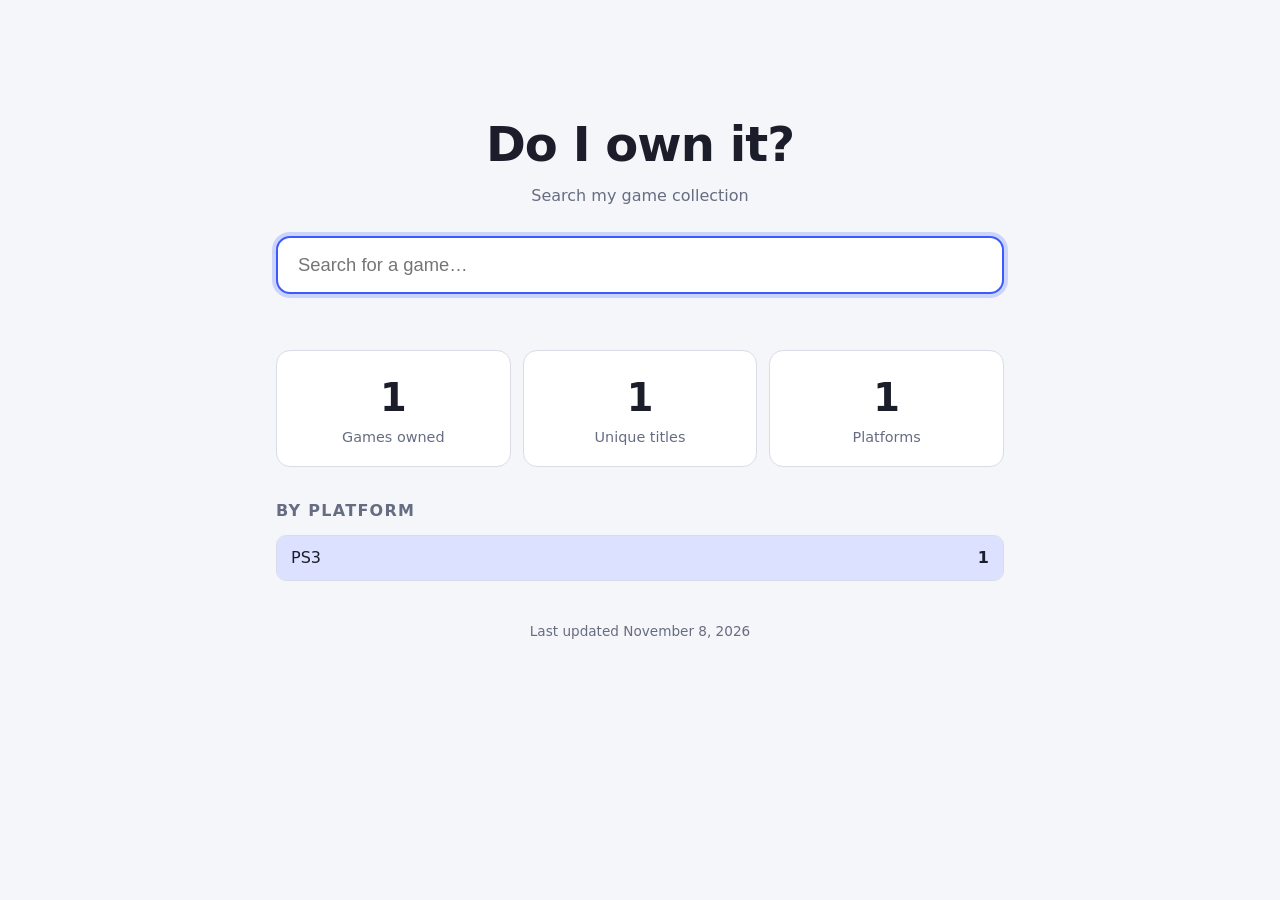
==== index.html @ c11125e3 "First Commit" ====
<!doctype html>
<html lang="en">
<head>
  <meta charset="utf-8">
  <meta name="viewport" content="width=device-width, initial-scale=1, viewport-fit=cover">
  <meta name="theme-color" content="#0f1117" media="(prefers-color-scheme: dark)">
  <meta name="theme-color" content="#f5f6fa" media="(prefers-color-scheme: light)">
  <title>My Game Collection</title>
  <meta name="description" content="Search my game collection and see which platform I own each game on.">
  <link rel="stylesheet" href="style.css">
</head>
<body>
  <main>
    <header class="hero">
      <h1>Do I own it?</h1>
      <p class="sub">Search my game collection</p>
    </header>

    <div class="search-wrap">
      <input id="search" type="search" placeholder="Search for a game…" autocomplete="off" autocapitalize="off" autocorrect="off" spellcheck="false" enterkeyhint="search" aria-label="Search games">
    </div>

    <section id="results" class="results" aria-live="polite" hidden></section>

    <section id="stats" class="stats" aria-label="Collection statistics">
      <div class="totals">
        <div class="stat-card">
          <div class="stat-number" id="stat-total">–</div>
          <div class="stat-label">Games owned</div>
        </div>
        <div class="stat-card">
          <div class="stat-number" id="stat-unique">–</div>
          <div class="stat-label">Unique titles</div>
        </div>
        <div class="stat-card">
          <div class="stat-number" id="stat-platforms">–</div>
          <div class="stat-label">Platforms</div>
        </div>
      </div>

      <h2>By platform</h2>
      <ul id="platform-list" class="platform-list"></ul>
    </section>

    <footer>
      <span id="updated"></span>
    </footer>
  </main>
  <script src="app.js"></script>
</body>
</html>
---- style.css ----
:root {
  --bg: #0f1117;
  --panel: #181b24;
  --panel-2: #20242f;
  --border: #2b303d;
  --text: #e8eaf0;
  --muted: #8b92a5;
  --accent: #7c9cff;
  --yes: #4ade80;
  --no: #f87171;
  --maybe: #fbbf24;
}

@media (prefers-color-scheme: light) {
  :root {
    --bg: #f5f6fa;
    --panel: #ffffff;
    --panel-2: #eef0f6;
    --border: #d9dce6;
    --text: #1b1e2a;
    --muted: #666d82;
    --accent: #3d5afe;
    --yes: #16a34a;
    --no: #dc2626;
    --maybe: #b45309;
  }
}

* { box-sizing: border-box; }

html { -webkit-text-size-adjust: 100%; text-size-adjust: 100%; }

body {
  margin: 0;
  overflow-wrap: anywhere;
  -webkit-tap-highlight-color: transparent;
  background: var(--bg);
  color: var(--text);
  font-family: system-ui, -apple-system, "Segoe UI", Roboto, sans-serif;
  line-height: 1.5;
}

main {
  max-width: 760px;
  margin: 0 auto;
  padding-top: max(12vh, env(safe-area-inset-top));
  padding-right: max(16px, env(safe-area-inset-right));
  padding-bottom: max(48px, env(safe-area-inset-bottom));
  padding-left: max(16px, env(safe-area-inset-left));
}

.hero { text-align: center; }
.hero h1 { margin: 0; font-size: clamp(2rem, 6vw, 3rem); letter-spacing: -0.02em; }
.sub { margin: 4px 0 28px; color: var(--muted); }

.search-wrap { display: flex; justify-content: center; }

#search {
  width: 100%;
  min-height: 56px;
  padding: 16px 20px;
  font-size: 1.15rem; /* must stay >= 16px or iOS Safari zooms in on focus */
  -webkit-appearance: none;
  appearance: none;
  color: var(--text);
  background: var(--panel);
  border: 2px solid var(--border);
  border-radius: 14px;
  outline: none;
  transition: border-color 0.15s, box-shadow 0.15s;
}
#search:focus {
  border-color: var(--accent);
  box-shadow: 0 0 0 4px color-mix(in srgb, var(--accent) 22%, transparent);
}

/* ---------- results ---------- */
.results { margin-top: 20px; }

.verdict {
  padding: 14px 18px;
  border-radius: 12px;
  border: 1px solid var(--border);
  background: var(--panel);
  font-weight: 600;
  margin-bottom: 12px;
}
.verdict.yes   { border-color: var(--yes);   color: var(--yes); }
.verdict.no    { border-color: var(--no);    color: var(--no); }
.verdict.maybe { border-color: var(--maybe); color: var(--maybe); }

.result-list { list-style: none; margin: 0; padding: 0; display: grid; gap: 8px; }

.result {
  display: flex;
  flex-wrap: wrap;
  align-items: center;
  justify-content: space-between;
  gap: 8px;
  padding: 12px 16px;
  background: var(--panel);
  border: 1px solid var(--border);
  border-radius: 12px;
}
.result .title { font-weight: 600; }

.badges { display: flex; flex-wrap: wrap; gap: 6px; }
.badge {
  padding: 2px 10px;
  font-size: 0.82rem;
  background: var(--panel-2);
  border: 1px solid var(--border);
  border-radius: 999px;
  color: var(--text);
}

.more { color: var(--muted); font-size: 0.9rem; text-align: center; margin-top: 10px; }

/* ---------- stats ---------- */
.stats { margin-top: 56px; }
.stats h2 { font-size: 1rem; text-transform: uppercase; letter-spacing: 0.08em; color: var(--muted); margin: 32px 0 12px; }

.totals { display: grid; grid-template-columns: repeat(3, 1fr); gap: 12px; }
.stat-card {
  background: var(--panel);
  border: 1px solid var(--border);
  border-radius: 14px;
  padding: 18px 12px;
  text-align: center;
}
.stat-number { font-size: clamp(1.6rem, 5vw, 2.4rem); font-weight: 700; font-variant-numeric: tabular-nums; }
.stat-label { color: var(--muted); font-size: 0.9rem; }

.platform-list { list-style: none; margin: 0; padding: 0; display: grid; gap: 8px; }
.platform-row {
  position: relative;
  display: flex;
  justify-content: space-between;
  gap: 12px;
  padding: 10px 14px;
  background: var(--panel);
  border: 1px solid var(--border);
  border-radius: 10px;
  overflow: hidden;
}
.platform-row .bar {
  position: absolute;
  inset: 0 auto 0 0;
  background: color-mix(in srgb, var(--accent) 18%, transparent);
  z-index: 0;
}
.platform-row span { position: relative; z-index: 1; }
.platform-row .count { font-weight: 700; font-variant-numeric: tabular-nums; }

footer { margin-top: 40px; text-align: center; color: var(--muted); font-size: 0.85rem; }

.error { color: var(--no); text-align: center; }

@media (max-width: 560px) {
  main { padding-top: max(6vh, env(safe-area-inset-top)); }

  .sub { margin-bottom: 20px; }

  /* Three stat cards stay in a row but get tighter */
  .totals { gap: 8px; }
  .stat-card { padding: 14px 6px; border-radius: 12px; }
  .stat-label { font-size: 0.78rem; }

  /* Result rows: title on top, platform badges underneath */
  .result { flex-direction: column; align-items: flex-start; padding: 12px 14px; }

  .platform-row { padding: 12px 14px; }
  .stats { margin-top: 40px; }
}

@media (max-width: 340px) {
  .totals { grid-template-columns: 1fr; }
}
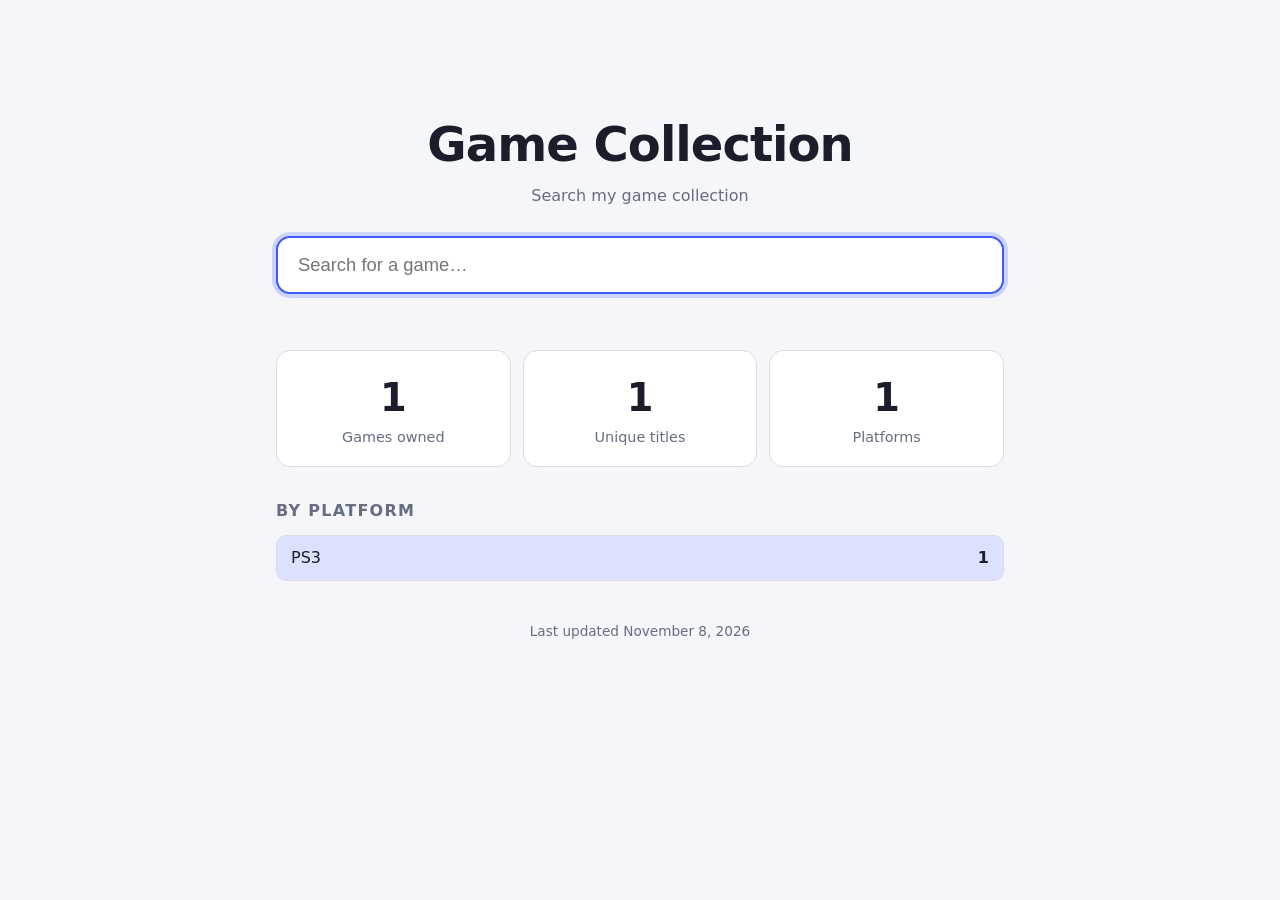
==== commit 16b53b8b: "Fixed h1 title" ====
--- a/index.html
+++ b/index.html
@@ -12,7 +12,7 @@
 <body>
   <main>
     <header class="hero">
-      <h1>Do I own it?</h1>
+      <h1>Game Collection</h1>
       <p class="sub">Search my game collection</p>
     </header>
 
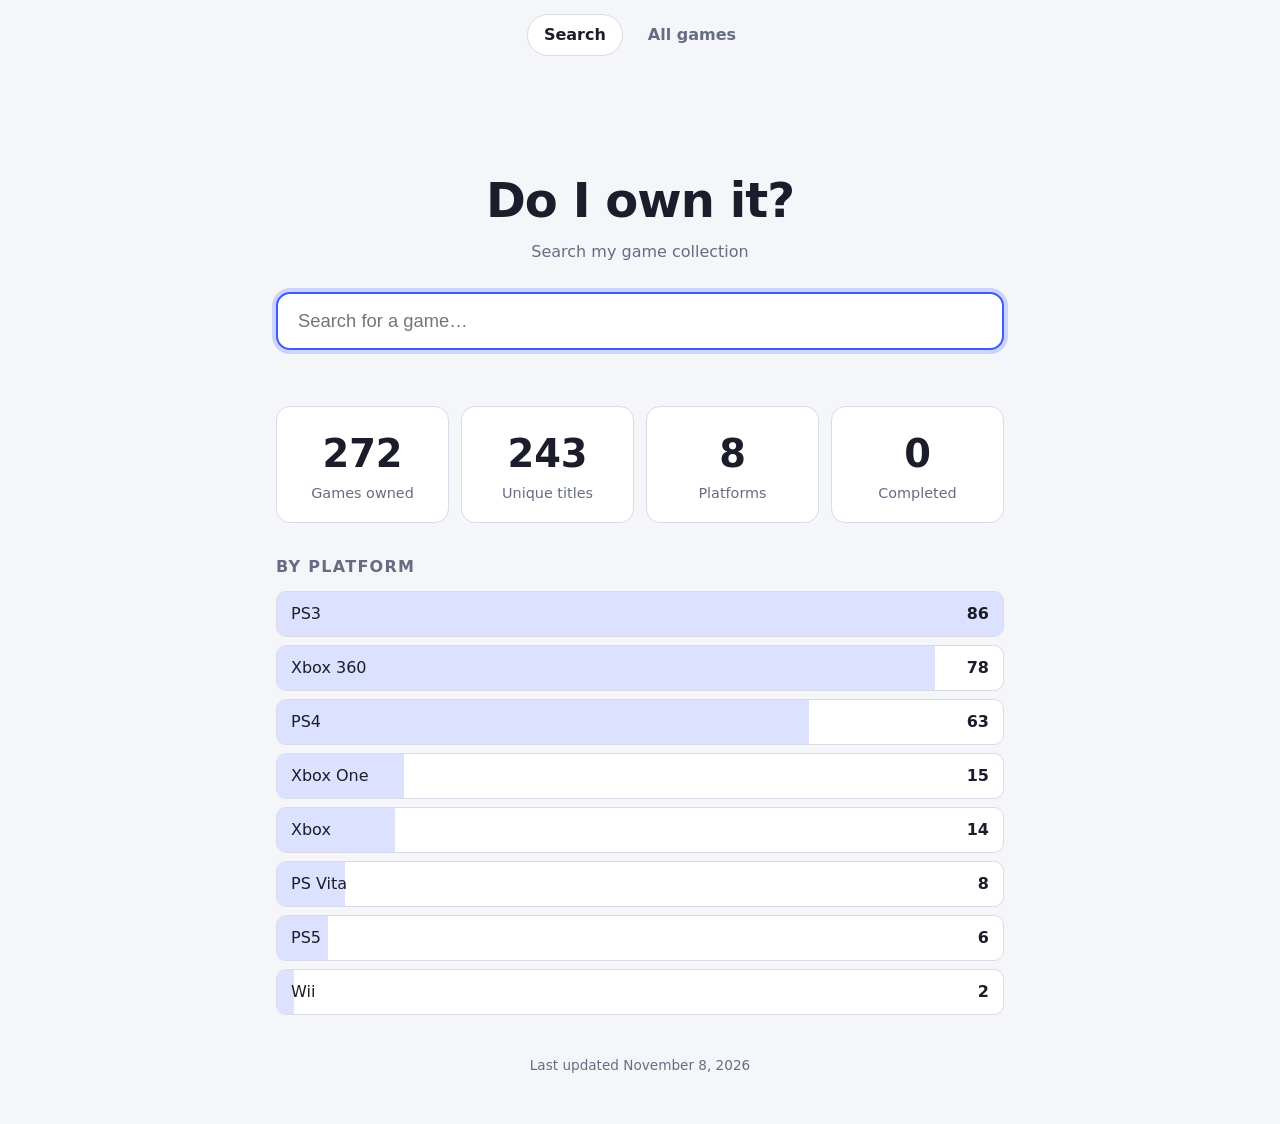
==== commit a886666c: "New features" ====
--- a/index.html
+++ b/index.html
@@ -10,9 +10,14 @@
   <link rel="stylesheet" href="style.css">
 </head>
 <body>
+  <nav class="nav">
+    <a href="./" aria-current="page">Search</a>
+    <a href="games.html">All games</a>
+  </nav>
+
   <main>
     <header class="hero">
-      <h1>Game Collection</h1>
+      <h1>Do I own it?</h1>
       <p class="sub">Search my game collection</p>
     </header>
 
@@ -36,6 +41,10 @@
           <div class="stat-number" id="stat-platforms">–</div>
           <div class="stat-label">Platforms</div>
         </div>
+        <div class="stat-card">
+          <div class="stat-number" id="stat-completed">–</div>
+          <div class="stat-label">Completed</div>
+        </div>
       </div>
 
       <h2>By platform</h2>
--- a/style.css
+++ b/style.css
@@ -120,7 +120,7 @@
 .stats { margin-top: 56px; }
 .stats h2 { font-size: 1rem; text-transform: uppercase; letter-spacing: 0.08em; color: var(--muted); margin: 32px 0 12px; }
 
-.totals { display: grid; grid-template-columns: repeat(3, 1fr); gap: 12px; }
+.totals { display: grid; grid-template-columns: repeat(4, 1fr); gap: 12px; }
 .stat-card {
   background: var(--panel);
   border: 1px solid var(--border);
@@ -176,3 +176,82 @@
 @media (max-width: 340px) {
   .totals { grid-template-columns: 1fr; }
 }
+
+/* ---------- nav ---------- */
+.nav {
+  display: flex;
+  justify-content: center;
+  gap: 8px;
+  padding: max(14px, env(safe-area-inset-top)) 16px 0;
+}
+.nav a {
+  padding: 8px 16px;
+  border-radius: 999px;
+  color: var(--muted);
+  text-decoration: none;
+  font-weight: 600;
+  border: 1px solid transparent;
+}
+.nav a:hover { color: var(--text); }
+.nav a[aria-current="page"] { color: var(--text); background: var(--panel); border-color: var(--border); }
+.nav a:focus-visible { outline: 2px solid var(--accent); outline-offset: 2px; }
+
+/* ---------- all-games page ---------- */
+main.wide { max-width: 900px; padding-top: 32px; }
+.hero.compact .sub { margin-bottom: 20px; }
+
+.controls { display: grid; gap: 10px; }
+.controls input[type="search"],
+.controls select {
+  font: inherit;
+  color: var(--text);
+  background: var(--panel);
+  border: 1px solid var(--border);
+  border-radius: 10px;
+  min-height: 46px;
+  padding: 10px 14px;
+  -webkit-appearance: none;
+  appearance: none;
+}
+.controls select {
+  background-image: linear-gradient(45deg, transparent 50%, var(--muted) 50%), linear-gradient(135deg, var(--muted) 50%, transparent 50%);
+  background-position: calc(100% - 18px) 55%, calc(100% - 13px) 55%;
+  background-size: 5px 5px;
+  background-repeat: no-repeat;
+  padding-right: 34px;
+}
+.controls input:focus, .controls select:focus { outline: 2px solid var(--accent); outline-offset: 0; }
+.control-row { display: grid; grid-template-columns: repeat(3, 1fr); gap: 10px; }
+
+.game-list { list-style: none; margin: 20px 0 0; padding: 0; display: grid; gap: 8px; }
+.game {
+  padding: 12px 16px;
+  background: var(--panel);
+  border: 1px solid var(--border);
+  border-radius: 12px;
+}
+.game-top { display: flex; flex-wrap: wrap; align-items: center; justify-content: space-between; gap: 6px 12px; }
+.game-title { font-weight: 600; }
+.completed { margin-top: 4px; color: var(--yes); font-size: 0.9rem; font-weight: 600; }
+.notes { margin: 6px 0 0; color: var(--muted); font-size: 0.92rem; white-space: pre-wrap; }
+.empty { text-align: center; color: var(--muted); padding: 24px 0; }
+
+.load-more-wrap { display: flex; justify-content: center; margin-top: 16px; }
+.load-more {
+  font: inherit;
+  color: var(--text);
+  background: var(--panel);
+  border: 1px solid var(--border);
+  border-radius: 10px;
+  padding: 12px 22px;
+  min-height: 46px;
+  cursor: pointer;
+}
+.load-more:hover { border-color: var(--accent); }
+
+@media (max-width: 560px) {
+  .totals { grid-template-columns: repeat(2, 1fr); }
+  .control-row { grid-template-columns: 1fr 1fr; }
+  .control-row #sort { grid-column: 1 / -1; }
+  main.wide { padding-top: 20px; }
+}
